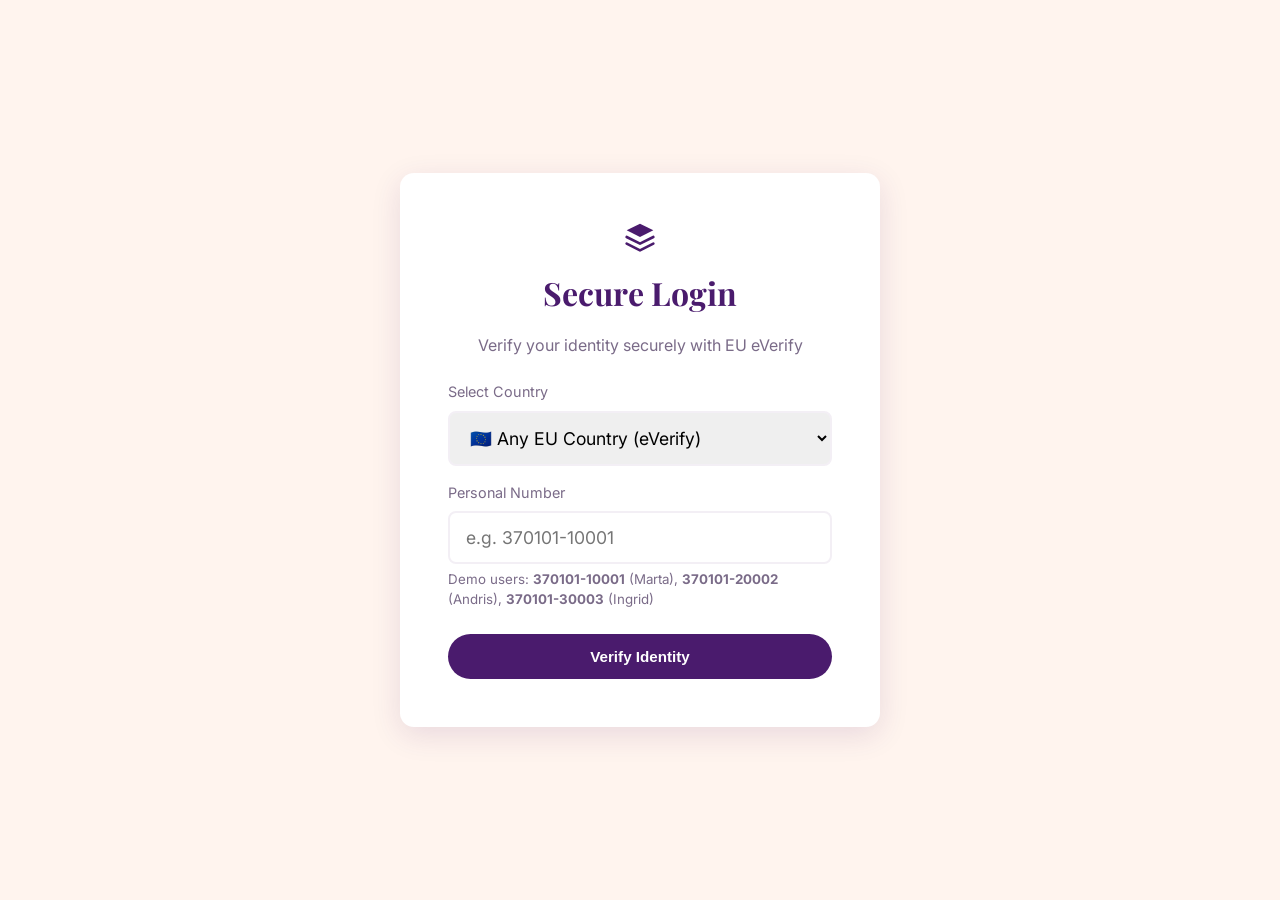
==== index.html @ cd3c19ac "Initial commit: EU Personal Finance Platform Simulation" ====
<!DOCTYPE html>
<html lang="en">
<head>
    <meta charset="UTF-8">
    <meta name="viewport" content="width=device-width, initial-scale=1.0">
    <title>eVerify | Platform Sim</title>
    <link rel="stylesheet" href="assets/css/style.css">
</head>
<body>

<div class="login-page">
    <div class="login-card" id="login-step">
        <div class="logo" style="justify-content: center; margin-bottom: 1rem;">
            <svg width="32" height="32" viewBox="0 0 24 24" fill="none" xmlns="http://www.w3.org/2000/svg">
                <path d="M12 2L2 7L12 12L22 7L12 2Z" fill="var(--color-brand)"/>
                <path d="M2 17L12 22L22 17" stroke="var(--color-brand)" stroke-width="2" stroke-linecap="round" stroke-linejoin="round"/>
                <path d="M2 12L12 17L22 12" stroke="var(--color-brand)" stroke-width="2" stroke-linecap="round" stroke-linejoin="round"/>
            </svg>
        </div>
        <h2>Secure Login</h2>
        <p class="text-muted mb-3">Verify your identity securely with EU eVerify</p>
        
        <div style="text-align: left; margin-bottom: 1.5rem;">
            <label class="text-muted" style="display: block; margin-bottom: 0.5rem; font-size: 0.9rem;">Select Country</label>
            <select class="login-input">
                <option>🇪🇺 Any EU Country (eVerify)</option>
                <option>🇱🇻 Latvia</option>
                <option>🇪🇪 Estonia</option>
                <option>🇱🇹 Lithuania</option>
            </select>
            
            <label class="text-muted" style="display: block; margin-bottom: 0.5rem; font-size: 0.9rem;">Personal Number</label>
            <input type="text" id="personal-number" class="login-input" placeholder="e.g. 370101-10001">
            <small class="text-muted" style="display: block; margin-top: -10px; margin-bottom: 15px;">
                Demo users: <b>370101-10001</b> (Marta), <b>370101-20002</b> (Andris), <b>370101-30003</b> (Ingrid)
            </small>
        </div>

        <button class="btn btn-primary" style="width: 100%; padding: 14px;" onclick="startLogin()">Verify Identity</button>
    </div>

    <div class="login-card hidden" id="waiting-step">
        <h2>Check your phone</h2>
        <p class="text-muted mb-2">Open the eVerify app to confirm your identity.</p>
        <h1 style="color: var(--color-accent-blue); letter-spacing: 4px; margin: 2rem 0;">4829</h1>
        <div class="spinner"></div>
    </div>
</div>

<script src="assets/js/data.js"></script>
<script>
    function startLogin() {
        const idInput = document.getElementById('personal-number').value.trim();
        if (!idInput) {
            alert('Please enter a personal number (e.g. 370101-10001)');
            return;
        }

        if (setPersona(idInput)) {
            document.getElementById('login-step').classList.add('hidden');
            document.getElementById('waiting-step').classList.remove('hidden');
            
            // Simulate waiting for phone confirmation
            setTimeout(() => {
                window.location.href = 'dashboard.html';
            }, 2500);
        } else {
            alert('Unknown personal number. Please use one of the demo users.');
        }
    }
</script>

</body>
</html>
---- assets/css/style.css ----
@import url('https://fonts.googleapis.com/css2?family=Inter:wght@300;400;500;600;700&family=Playfair+Display:ital,wght@0,400;0,600;0,700;1,400;1,600&display=swap');

:root {
    /* Color Palette - PocketSmith Inspired */
    --color-bg: #FFF4EE; /* Warm cream-peach */
    --color-bg-alt: #F3EFF5; /* Soft lavender */
    --color-brand: #4A1B6D; /* Deep purple */
    --color-brand-dark: #2E1E38; /* Dark panel bg */
    --color-brand-light: #F0E8F5; /* Light purple for hovers */
    --color-accent-purple: #7C3A8D;
    --color-accent-blue: #5176C1;
    --color-accent-coral: #EC8F6B;
    --color-accent-yellow: #F5D686;
    --color-positive: #52AD8C;
    --color-negative: #E08272;
    --color-text: #2E1E38;
    --color-text-muted: #7A6B88;
    --color-white: #FFFFFF;
    
    /* UI Dimensions & Shadows */
    --border-radius-card: 14px;
    --border-radius-pill: 9999px;
    --shadow-card: 0 4px 20px rgba(74, 27, 109, 0.06);
    --shadow-hover: 0 8px 30px rgba(74, 27, 109, 0.12);
    --transition-speed: 0.2s;
    
    /* Fonts */
    --font-heading: 'Playfair Display', serif;
    --font-body: 'Inter', sans-serif;
}

* {
    margin: 0;
    padding: 0;
    box-sizing: border-box;
}

body {
    font-family: var(--font-body);
    background-color: var(--color-bg);
    color: var(--color-text);
    line-height: 1.5;
    -webkit-font-smoothing: antialiased;
}

h1, h2, h3, h4, h5, h6 {
    font-family: var(--font-heading);
    font-weight: 700;
    color: var(--color-brand);
    margin-bottom: 0.5em;
}

h1 { font-size: 2.5rem; }
h2 { font-size: 2rem; }
h3 { font-size: 1.5rem; }

a {
    color: var(--color-brand);
    text-decoration: none;
    transition: color var(--transition-speed);
}

a:hover {
    color: var(--color-accent-purple);
}

/* Layout */
.app-container {
    display: flex;
    min-height: 100vh;
}

/* Sidebar Navigation */
.sidebar {
    width: 280px;
    background-color: var(--color-white);
    border-right: 1px solid rgba(74, 27, 109, 0.1);
    padding: 2rem 1.5rem;
    display: flex;
    flex-direction: column;
    position: fixed;
    height: 100vh;
    overflow-y: auto;
    z-index: 10;
}

.logo {
    font-family: var(--font-heading);
    font-size: 1.75rem;
    font-weight: 700;
    color: var(--color-brand);
    margin-bottom: 2.5rem;
    display: flex;
    align-items: center;
    gap: 10px;
}

.logo span {
    color: var(--color-accent-coral);
}

.nav-links {
    list-style: none;
    display: flex;
    flex-direction: column;
    gap: 0.5rem;
    flex-grow: 1;
}

.nav-links a {
    display: flex;
    align-items: center;
    gap: 12px;
    padding: 12px 16px;
    border-radius: var(--border-radius-pill);
    color: var(--color-text-muted);
    font-weight: 500;
    transition: all var(--transition-speed);
}

.nav-links a:hover {
    background-color: var(--color-bg-alt);
    color: var(--color-brand);
}

.nav-links a.active {
    background-color: var(--color-brand);
    color: var(--color-white);
}

/* Budgeting CTA */
.nav-budget-btn {
    margin-top: 2rem;
    background-color: var(--color-accent-coral);
    color: var(--color-white) !important;
    text-align: center;
    justify-content: center;
    font-weight: 600 !important;
}
.nav-budget-btn:hover {
    background-color: #d87e5b !important;
    color: white !important;
}

/* Main Content Area */
.main-content {
    flex-grow: 1;
    margin-left: 280px;
    padding: 2.5rem 3rem;
    max-width: 1200px;
}

/* Header */
.page-header {
    display: flex;
    justify-content: space-between;
    align-items: flex-end;
    margin-bottom: 2.5rem;
}

.user-profile {
    display: flex;
    align-items: center;
    gap: 12px;
    background: var(--color-white);
    padding: 8px 16px 8px 8px;
    border-radius: var(--border-radius-pill);
    box-shadow: var(--shadow-card);
    cursor: pointer;
}

.avatar {
    width: 40px;
    height: 40px;
    background-color: var(--color-brand-light);
    color: var(--color-brand);
    border-radius: 50%;
    display: flex;
    align-items: center;
    justify-content: center;
    font-weight: 700;
    font-size: 1.2rem;
}

/* UI Components */
.card {
    background-color: var(--color-white);
    border-radius: var(--border-radius-card);
    padding: 1.5rem;
    box-shadow: var(--shadow-card);
    transition: transform var(--transition-speed), box-shadow var(--transition-speed);
    margin-bottom: 1.5rem;
}

.card:hover {
    transform: translateY(-2px);
    box-shadow: var(--shadow-hover);
}

.card-dark {
    background-color: var(--color-brand-dark);
    color: var(--color-white);
}

.card-dark h1, .card-dark h2, .card-dark h3 {
    color: var(--color-white);
}

.card-alert {
    background-color: var(--color-accent-yellow);
    border: none;
    display: flex;
    align-items: flex-start;
    gap: 16px;
}
.card-alert h4 {
    margin-bottom: 4px;
    color: var(--color-brand-dark);
}

.btn {
    display: inline-flex;
    align-items: center;
    justify-content: center;
    padding: 10px 24px;
    border-radius: var(--border-radius-pill);
    font-weight: 600;
    font-size: 0.95rem;
    cursor: pointer;
    transition: all var(--transition-speed);
    border: none;
    gap: 8px;
}

.btn-primary {
    background-color: var(--color-brand);
    color: var(--color-white);
}

.btn-primary:hover {
    background-color: var(--color-brand-dark);
    color: var(--color-white);
}

.btn-outline {
    background-color: transparent;
    border: 2px solid var(--color-brand);
    color: var(--color-brand);
}

.btn-outline:hover {
    background-color: var(--color-brand-light);
}

/* Financial Values Typography */
.value-positive {
    color: var(--color-positive);
    font-weight: 600;
}
.value-negative {
    color: var(--color-accent-coral);
    font-weight: 600;
}
.value-neutral {
    color: var(--color-text);
    font-weight: 600;
}

/* Grids */
.grid-2 {
    display: grid;
    grid-template-columns: 1fr 1fr;
    gap: 1.5rem;
}

.grid-3 {
    display: grid;
    grid-template-columns: repeat(3, 1fr);
    gap: 1.5rem;
}
.grid-4 {
    display: grid;
    grid-template-columns: repeat(4, 1fr);
    gap: 1.5rem;
}

/* Net Worth Badge */
.net-worth-badge {
    display: inline-flex;
    background: var(--color-white);
    border-radius: var(--border-radius-pill);
    box-shadow: var(--shadow-card);
    overflow: hidden;
    margin-top: 10px;
}
.nw-part {
    padding: 12px 24px;
    display: flex;
    flex-direction: column;
}
.nw-part .label {
    font-size: 0.75rem;
    text-transform: uppercase;
    letter-spacing: 0.05em;
    color: var(--color-text-muted);
}
.nw-part .val {
    font-size: 1.25rem;
    font-weight: 700;
}
.nw-assets {
    background-color: rgba(82, 173, 140, 0.1);
}
.nw-assets .val {
    color: var(--color-positive);
}
.nw-liabs {
    background-color: rgba(236, 143, 107, 0.1);
}
.nw-liabs .val {
    color: var(--color-negative);
}

/* Chart Container */
.chart-container {
    position: relative;
    height: 300px;
    width: 100%;
}

/* Utility */
.text-muted { color: var(--color-text-muted); }
.mt-1 { margin-top: 0.5rem; }
.mt-2 { margin-top: 1rem; }
.mt-3 { margin-top: 1.5rem; }
.mb-1 { margin-bottom: 0.5rem; }
.mb-2 { margin-bottom: 1rem; }
.mb-3 { margin-bottom: 1.5rem; }
.flex-between { display: flex; justify-content: space-between; align-items: center; }

/* Login Page Specifics */
.login-page {
    background-color: var(--color-bg);
    min-height: 100vh;
    display: flex;
    align-items: center;
    justify-content: center;
}
.login-card {
    background-color: var(--color-white);
    border-radius: var(--border-radius-card);
    box-shadow: var(--shadow-hover);
    padding: 3rem;
    width: 100%;
    max-width: 480px;
    text-align: center;
}
.login-input {
    width: 100%;
    padding: 14px 16px;
    border: 2px solid var(--color-bg-alt);
    border-radius: 8px;
    font-size: 1.1rem;
    margin-bottom: 1rem;
    font-family: var(--font-body);
    transition: border-color var(--transition-speed);
}
.login-input:focus {
    outline: none;
    border-color: var(--color-brand);
}

/* Spinner */
.spinner {
    width: 50px;
    height: 50px;
    border: 4px solid var(--color-bg-alt);
    border-top: 4px solid var(--color-brand);
    border-radius: 50%;
    animation: spin 1s linear infinite;
    margin: 20px auto;
}
@keyframes spin {
    0% { transform: rotate(0deg); }
    100% { transform: rotate(360deg); }
}

/* Hide elements initially */
.hidden { display: none !important; }
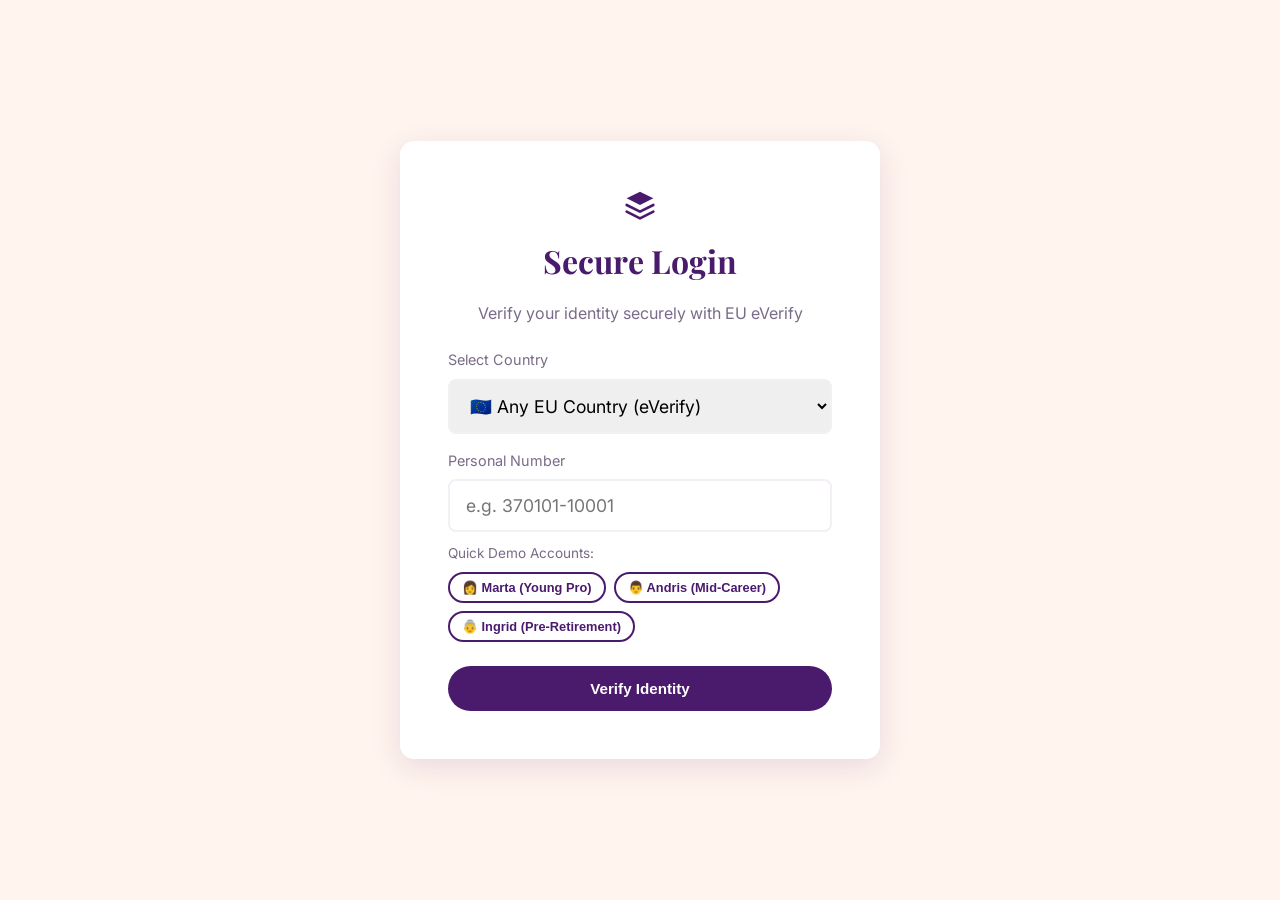
==== commit 3032ff80: "feat: rebrand to Clara, improve login UX, actual refinance math, sticky menu fixes" ====
--- a/index.html
+++ b/index.html
@@ -3,7 +3,7 @@
 <head>
     <meta charset="UTF-8">
     <meta name="viewport" content="width=device-width, initial-scale=1.0">
-    <title>eVerify | Platform Sim</title>
+    <title>eVerify | Clara</title>
     <link rel="stylesheet" href="assets/css/style.css">
 </head>
 <body>
@@ -31,9 +31,14 @@
             
             <label class="text-muted" style="display: block; margin-bottom: 0.5rem; font-size: 0.9rem;">Personal Number</label>
             <input type="text" id="personal-number" class="login-input" placeholder="e.g. 370101-10001">
-            <small class="text-muted" style="display: block; margin-top: -10px; margin-bottom: 15px;">
-                Demo users: <b>370101-10001</b> (Marta), <b>370101-20002</b> (Andris), <b>370101-30003</b> (Ingrid)
-            </small>
+            <div style="margin-top: -5px; margin-bottom: 20px;">
+                <p class="text-muted" style="font-size: 0.85rem; margin-bottom: 8px;">Quick Demo Accounts:</p>
+                <div style="display: flex; gap: 8px; flex-wrap: wrap;">
+                    <button class="btn btn-outline" style="padding: 6px 12px; font-size: 0.8rem;" onclick="fillDemo('370101-10001')">👩 Marta (Young Pro)</button>
+                    <button class="btn btn-outline" style="padding: 6px 12px; font-size: 0.8rem;" onclick="fillDemo('370101-20002')">👨 Andris (Mid-Career)</button>
+                    <button class="btn btn-outline" style="padding: 6px 12px; font-size: 0.8rem;" onclick="fillDemo('370101-30003')">👵 Ingrid (Pre-Retirement)</button>
+                </div>
+            </div>
         </div>
 
         <button class="btn btn-primary" style="width: 100%; padding: 14px;" onclick="startLogin()">Verify Identity</button>
@@ -49,6 +54,11 @@
 
 <script src="assets/js/data.js"></script>
 <script>
+    function fillDemo(id) {
+        document.getElementById('personal-number').value = id;
+        startLogin();
+    }
+
     function startLogin() {
         const idInput = document.getElementById('personal-number').value.trim();
         if (!idInput) {
--- a/assets/css/style.css
+++ b/assets/css/style.css
@@ -68,6 +68,8 @@
 .app-container {
     display: flex;
     min-height: 100vh;
+    max-width: 1500px;
+    margin: 0 auto;
 }
 
 /* Sidebar Navigation */
@@ -78,7 +80,8 @@
     padding: 2rem 1.5rem;
     display: flex;
     flex-direction: column;
-    position: fixed;
+    position: sticky;
+    top: 0;
     height: 100vh;
     overflow-y: auto;
     z-index: 10;
@@ -145,7 +148,6 @@
 /* Main Content Area */
 .main-content {
     flex-grow: 1;
-    margin-left: 280px;
     padding: 2.5rem 3rem;
     max-width: 1200px;
 }
@@ -387,3 +389,79 @@
 
 /* Hide elements initially */
 .hidden { display: none !important; }
+
+/* Mobile and Tablet Responsiveness */
+@media (max-width: 600px) {
+    .app-container {
+        display: block;
+    }
+    .sidebar {
+        width: 100%;
+        height: auto;
+        position: fixed;
+        bottom: 0;
+        left: 0;
+        top: auto;
+        border-right: none;
+        border-top: 1px solid rgba(74, 27, 109, 0.1);
+        padding: 10px;
+        display: block;
+        z-index: 100;
+        box-shadow: 0 -4px 20px rgba(0,0,0,0.05);
+    }
+    .sidebar .logo {
+        display: none;
+    }
+    .nav-links {
+        flex-direction: row;
+        overflow-x: auto;
+        gap: 8px;
+        margin-bottom: 0;
+        padding-bottom: 5px;
+        width: 100%;
+        -webkit-overflow-scrolling: touch;
+    }
+    .nav-links::-webkit-scrollbar {
+        display: none;
+    }
+    .nav-links li {
+        flex-shrink: 0;
+    }
+    .nav-links a {
+        padding: 8px 14px;
+        font-size: 0.85rem;
+        white-space: nowrap;
+    }
+    .nav-budget-btn {
+        margin-top: 0;
+    }
+    .main-content {
+        margin-left: 0;
+        padding: 1.5rem 1rem;
+        margin-bottom: 80px; /* space for bottom nav */
+    }
+    .page-header {
+        flex-direction: column;
+        align-items: flex-start;
+        gap: 15px;
+    }
+    .grid-2, .grid-3, .grid-4 {
+        grid-template-columns: 1fr;
+    }
+    .net-worth-badge {
+        flex-direction: row;
+        width: 100%;
+        justify-content: space-between;
+    }
+    .flex-between {
+        flex-direction: column;
+        align-items: flex-start;
+        gap: 15px;
+    }
+    .flex-between > div {
+        width: 100%;
+    }
+    .login-card {
+        padding: 2rem 1.5rem;
+    }
+}
